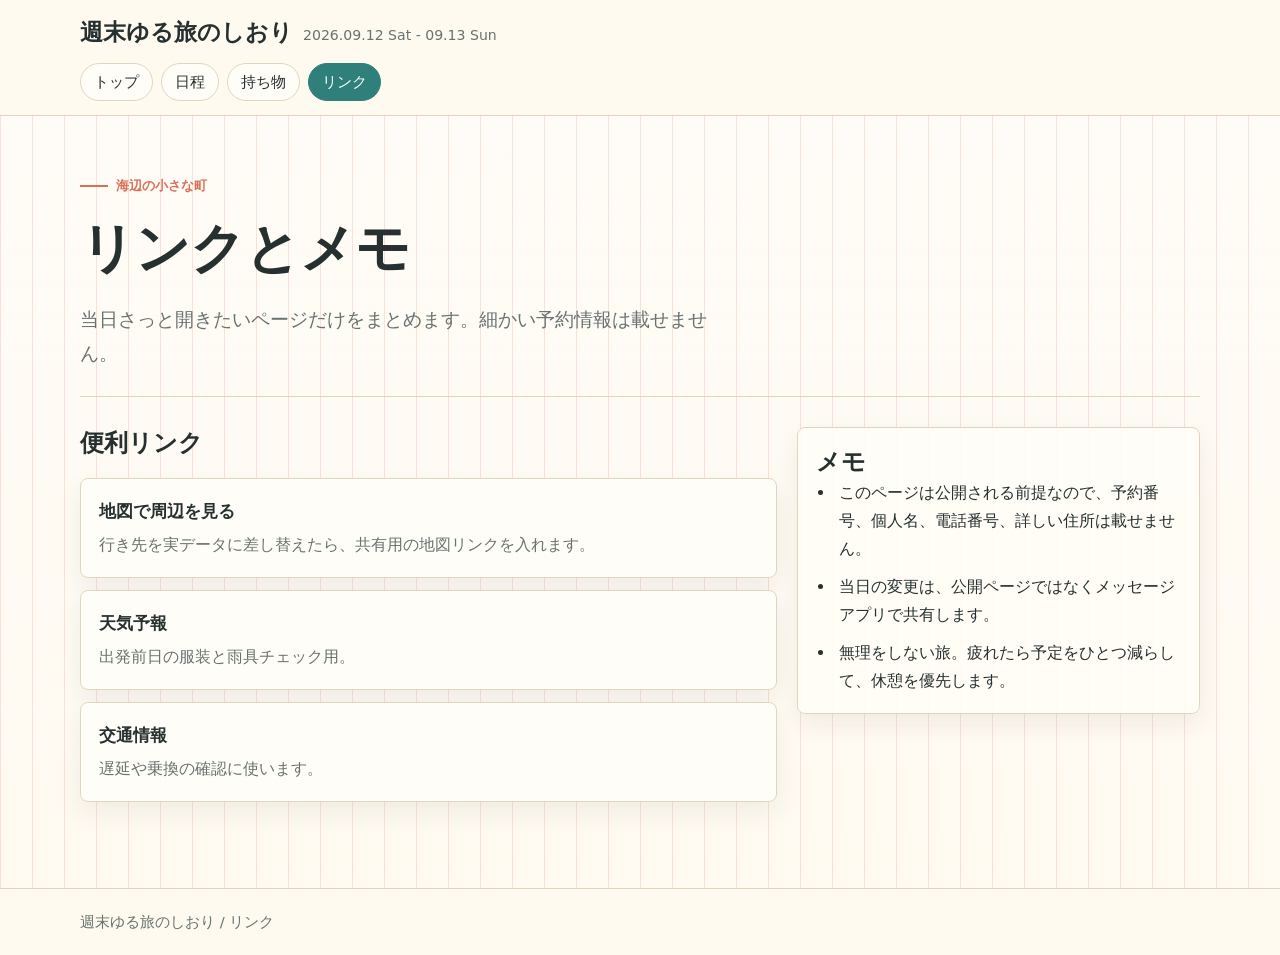
==== links.html @ 7c44f94f "Create travel booklet site" ====
<!doctype html>
<html lang="ja">
  <head>
    <meta charset="utf-8">
    <meta name="viewport" content="width=device-width, initial-scale=1">
    <meta name="description" content="旅行中に見るリンクとメモのページです。">
    <title>リンク | 旅行のしおり</title>
    <link rel="icon" href="assets/favicon.svg" type="image/svg+xml">
    <link rel="stylesheet" href="assets/styles.css">
  </head>
  <body data-page="links">
    <header class="site-header">
      <div class="header-inner">
        <a class="site-title" href="index.html">
          <strong class="js-trip-title">旅行のしおり</strong>
          <span class="js-trip-dates">旅の日程</span>
        </a>
        <nav class="site-nav" aria-label="メインナビゲーション">
          <a href="index.html">トップ</a>
          <a href="schedule.html">日程</a>
          <a href="packing.html">持ち物</a>
          <a href="links.html" aria-current="page">リンク</a>
        </nav>
      </div>
    </header>

    <main class="page">
      <section class="page-title" aria-labelledby="page-title">
        <p class="eyebrow js-trip-destination">旅先</p>
        <h1 id="page-title">リンクとメモ</h1>
        <p class="lead">
          当日さっと開きたいページだけをまとめます。細かい予約情報は載せません。
        </p>
      </section>

      <div class="two-column section">
        <section aria-labelledby="links-title">
          <div class="section-header">
            <h2 id="links-title">便利リンク</h2>
          </div>
          <div class="link-list js-links"></div>
        </section>
        <aside class="note-panel" aria-labelledby="notes-title">
          <h2 id="notes-title">メモ</h2>
          <ul class="note-list js-notes"></ul>
        </aside>
      </div>
    </main>

    <footer class="site-footer">
      <div class="footer-inner">
        <span class="js-trip-title">旅行のしおり</span> / リンク
      </div>
    </footer>

    <script src="data/trip-data.js"></script>
    <script src="assets/app.js"></script>
  </body>
</html>
---- assets/styles.css ----
:root {
  color-scheme: light;
  --ink: #25302f;
  --muted: #687370;
  --paper: #fffaf0;
  --paper-strong: #fff3d7;
  --line: #e2d5bd;
  --teal: #2f7f7a;
  --teal-dark: #1f5d5a;
  --coral: #d96f57;
  --coral-soft: #f6c6b8;
  --leaf: #7b8d65;
  --shadow: 0 18px 45px rgba(45, 55, 52, 0.13);
  --radius: 8px;
}

* {
  box-sizing: border-box;
}

html {
  min-width: 320px;
  background:
    linear-gradient(rgba(255, 250, 240, 0.88), rgba(255, 250, 240, 0.95)),
    repeating-linear-gradient(0deg, transparent 0, transparent 31px, rgba(226, 213, 189, 0.35) 32px);
}

body {
  margin: 0;
  color: var(--ink);
  font-family: "Yu Gothic", "Hiragino Kaku Gothic ProN", Meiryo, system-ui, sans-serif;
  line-height: 1.75;
  letter-spacing: 0;
}

body::before {
  position: fixed;
  inset: 0;
  z-index: -1;
  content: "";
  background:
    linear-gradient(90deg, rgba(217, 111, 87, 0.18) 0 1px, transparent 1px),
    linear-gradient(rgba(255, 255, 255, 0.45), rgba(255, 255, 255, 0));
  background-size: 32px 100%, 100% 100%;
  pointer-events: none;
}

a {
  color: var(--teal-dark);
  text-underline-offset: 0.18em;
}

img {
  display: block;
  max-width: 100%;
}

button,
input {
  font: inherit;
}

.site-header {
  border-bottom: 1px solid var(--line);
  background: rgba(255, 250, 240, 0.96);
  backdrop-filter: blur(10px);
}

.header-inner {
  width: min(1120px, calc(100% - 32px));
  margin: 0 auto;
  padding: 18px 0 14px;
}

.site-title {
  display: inline-flex;
  align-items: baseline;
  gap: 10px;
  color: var(--ink);
  text-decoration: none;
}

.site-title strong {
  font-size: clamp(1.05rem, 2.3vw, 1.42rem);
  line-height: 1.3;
}

.site-title span {
  color: var(--muted);
  font-size: 0.88rem;
}

.site-nav {
  display: flex;
  flex-wrap: wrap;
  gap: 8px;
  margin-top: 14px;
}

.site-nav a {
  display: inline-flex;
  min-height: 38px;
  align-items: center;
  border: 1px solid var(--line);
  border-radius: 999px;
  padding: 6px 13px;
  background: #fffdf7;
  color: var(--ink);
  font-size: 0.94rem;
  line-height: 1.25;
  text-decoration: none;
}

.site-nav a[aria-current="page"] {
  border-color: var(--teal);
  background: var(--teal);
  color: #fff;
}

.page {
  width: min(1120px, calc(100% - 32px));
  margin: 0 auto;
  padding: 30px 0 56px;
}

.hero {
  display: grid;
  min-height: min(680px, calc(100svh - 100px));
  grid-template-columns: minmax(0, 1.08fr) minmax(280px, 0.92fr);
  gap: clamp(22px, 4vw, 48px);
  align-items: center;
  padding-bottom: 26px;
}

.hero-copy {
  padding: 20px 0;
}

.eyebrow {
  display: inline-flex;
  align-items: center;
  gap: 8px;
  margin: 0 0 14px;
  color: var(--coral);
  font-weight: 700;
  font-size: 0.84rem;
  letter-spacing: 0;
  text-transform: uppercase;
}

.eyebrow::before {
  width: 28px;
  height: 2px;
  content: "";
  background: currentColor;
}

h1,
h2,
h3 {
  margin: 0;
  line-height: 1.35;
  letter-spacing: 0;
}

h1 {
  max-width: 13em;
  font-size: clamp(2.18rem, 7vw, 5.2rem);
}

.lead {
  max-width: 41rem;
  margin: 18px 0 0;
  color: var(--muted);
  font-size: clamp(1rem, 2.2vw, 1.2rem);
}

.hero-actions,
.action-row {
  display: flex;
  flex-wrap: wrap;
  gap: 10px;
  margin-top: 24px;
}

.button {
  display: inline-flex;
  min-height: 44px;
  align-items: center;
  justify-content: center;
  border: 1px solid var(--teal);
  border-radius: 999px;
  padding: 9px 16px;
  background: var(--teal);
  color: #fff;
  font-weight: 700;
  line-height: 1.25;
  text-decoration: none;
  cursor: pointer;
}

.button.secondary {
  border-color: var(--line);
  background: #fffdf7;
  color: var(--ink);
}

.button:hover,
.site-nav a:hover,
.link-card:hover {
  transform: translateY(-1px);
}

.hero-media {
  align-self: stretch;
  min-height: 360px;
}

.cover-image {
  width: 100%;
  height: 100%;
  min-height: 360px;
  border: 1px solid rgba(226, 213, 189, 0.85);
  border-radius: var(--radius);
  box-shadow: var(--shadow);
  object-fit: cover;
}

.section {
  padding: 30px 0;
  border-top: 1px solid var(--line);
}

.section-header {
  display: flex;
  flex-wrap: wrap;
  gap: 10px 18px;
  align-items: end;
  justify-content: space-between;
  margin-bottom: 18px;
}

.section-header p {
  max-width: 34rem;
  margin: 0;
  color: var(--muted);
}

.grid {
  display: grid;
  grid-template-columns: repeat(3, minmax(0, 1fr));
  gap: 14px;
}

.two-column {
  display: grid;
  grid-template-columns: minmax(0, 0.95fr) minmax(280px, 0.55fr);
  gap: 20px;
  align-items: start;
}

.card,
.day-block,
.packing-group,
.note-panel {
  border: 1px solid var(--line);
  border-radius: var(--radius);
  background: rgba(255, 253, 247, 0.92);
  box-shadow: 0 10px 26px rgba(45, 55, 52, 0.08);
}

.card {
  padding: 18px;
}

.card p,
.day-summary p,
.note-panel p {
  margin: 8px 0 0;
  color: var(--muted);
}

.meta-list {
  display: grid;
  gap: 10px;
  margin: 0;
}

.meta-list div {
  display: grid;
  grid-template-columns: 6.5rem 1fr;
  gap: 12px;
  align-items: start;
}

.meta-list dt {
  color: var(--muted);
  font-size: 0.9rem;
}

.meta-list dd {
  margin: 0;
  font-weight: 700;
}

.day-block {
  overflow: hidden;
}

.js-schedule {
  display: grid;
  gap: 18px;
}

.day-heading {
  display: flex;
  flex-wrap: wrap;
  gap: 10px 14px;
  align-items: center;
  justify-content: space-between;
  padding: 18px;
  border-bottom: 1px solid var(--line);
  background: var(--paper-strong);
}

.day-heading span {
  color: var(--muted);
  font-size: 0.94rem;
}

.timeline {
  display: grid;
  margin: 0;
  padding: 0;
  list-style: none;
}

.plan-item {
  display: grid;
  grid-template-columns: 76px minmax(0, 1fr);
  gap: 14px;
  padding: 16px 18px;
  border-bottom: 1px solid rgba(226, 213, 189, 0.7);
}

.plan-item:last-child {
  border-bottom: 0;
}

.plan-time {
  color: var(--teal-dark);
  font-weight: 800;
  font-variant-numeric: tabular-nums;
}

.plan-title-row {
  display: flex;
  flex-wrap: wrap;
  gap: 8px 10px;
  align-items: center;
}

.plan-title-row h3 {
  font-size: 1.06rem;
}

.plan-place {
  color: var(--muted);
  font-size: 0.94rem;
}

.plan-item p {
  margin: 6px 0 0;
  color: var(--muted);
}

.plan-link,
.mini-link {
  display: inline-flex;
  margin-top: 8px;
  font-weight: 700;
}

.status-pill {
  display: inline-flex;
  min-height: 26px;
  align-items: center;
  border-radius: 999px;
  padding: 3px 9px;
  background: var(--coral-soft);
  color: #733324;
  font-size: 0.78rem;
  font-weight: 800;
}

.plan-item.is-current,
.plan-item.is-next {
  background: #fff8e4;
  box-shadow: inset 4px 0 0 var(--coral);
}

.day-block.is-today .day-heading {
  background: #f4efe0;
}

.packing-toolbar {
  display: flex;
  flex-wrap: wrap;
  gap: 12px;
  align-items: center;
  justify-content: space-between;
  margin-bottom: 16px;
}

.progress {
  flex: 1 1 240px;
  min-width: 220px;
}

.progress-label {
  display: flex;
  justify-content: space-between;
  gap: 10px;
  margin-bottom: 8px;
  color: var(--muted);
  font-size: 0.92rem;
}

.progress-bar {
  height: 10px;
  overflow: hidden;
  border: 1px solid var(--line);
  border-radius: 999px;
  background: #fffdf7;
}

.progress-bar span {
  display: block;
  width: 0%;
  height: 100%;
  background: linear-gradient(90deg, var(--teal), var(--leaf));
  transition: width 180ms ease;
}

.packing-list {
  display: grid;
  grid-template-columns: repeat(3, minmax(0, 1fr));
  gap: 14px;
}

.packing-group {
  padding: 18px;
}

.check-list {
  display: grid;
  gap: 10px;
  margin: 14px 0 0;
  padding: 0;
  list-style: none;
}

.check-item label {
  display: grid;
  grid-template-columns: 22px minmax(0, 1fr);
  gap: 10px;
  align-items: center;
  cursor: pointer;
}

.check-item input {
  width: 18px;
  height: 18px;
  accent-color: var(--teal);
}

.check-item span {
  overflow-wrap: anywhere;
}

.check-item input:checked + span {
  color: var(--muted);
  text-decoration: line-through;
}

.link-list {
  display: grid;
  gap: 12px;
}

.link-card {
  display: block;
  border: 1px solid var(--line);
  border-radius: var(--radius);
  padding: 18px;
  background: rgba(255, 253, 247, 0.94);
  color: var(--ink);
  text-decoration: none;
  box-shadow: 0 10px 26px rgba(45, 55, 52, 0.07);
}

.link-card strong {
  display: block;
  font-size: 1.04rem;
}

.link-card span {
  display: block;
  margin-top: 5px;
  color: var(--muted);
}

.note-panel {
  padding: 18px;
}

.note-list {
  display: grid;
  gap: 10px;
  margin: 0;
  padding-left: 1.2rem;
}

.note-list li {
  padding-left: 4px;
}

.site-footer {
  border-top: 1px solid var(--line);
  background: rgba(255, 250, 240, 0.96);
}

.footer-inner {
  width: min(1120px, calc(100% - 32px));
  margin: 0 auto;
  padding: 20px 0;
  color: var(--muted);
  font-size: 0.92rem;
}

.page-title {
  padding: 22px 0 26px;
}

.page-title h1 {
  max-width: none;
  font-size: clamp(2rem, 5vw, 3.4rem);
}

.empty {
  color: var(--muted);
}

@media (max-width: 860px) {
  .hero,
  .two-column {
    grid-template-columns: 1fr;
  }

  .hero {
    min-height: auto;
  }

  .hero-media {
    min-height: 300px;
    order: -1;
  }

  .cover-image {
    aspect-ratio: 16 / 10;
    min-height: 0;
  }

  .grid,
  .packing-list {
    grid-template-columns: 1fr;
  }
}

@media (max-width: 560px) {
  .header-inner,
  .page,
  .footer-inner {
    width: min(100% - 24px, 1120px);
  }

  .site-title {
    display: grid;
    gap: 2px;
  }

  .site-nav a {
    flex: 1 1 calc(50% - 8px);
    justify-content: center;
    padding-inline: 10px;
  }

  .page {
    padding-top: 20px;
  }

  .hero-copy {
    padding-top: 6px;
  }

  .plan-item {
    grid-template-columns: 58px minmax(0, 1fr);
    gap: 10px;
    padding-inline: 14px;
  }

  .day-heading,
  .card,
  .packing-group,
  .note-panel,
  .link-card {
    padding: 15px;
  }

  .meta-list div {
    grid-template-columns: 1fr;
    gap: 2px;
  }
}
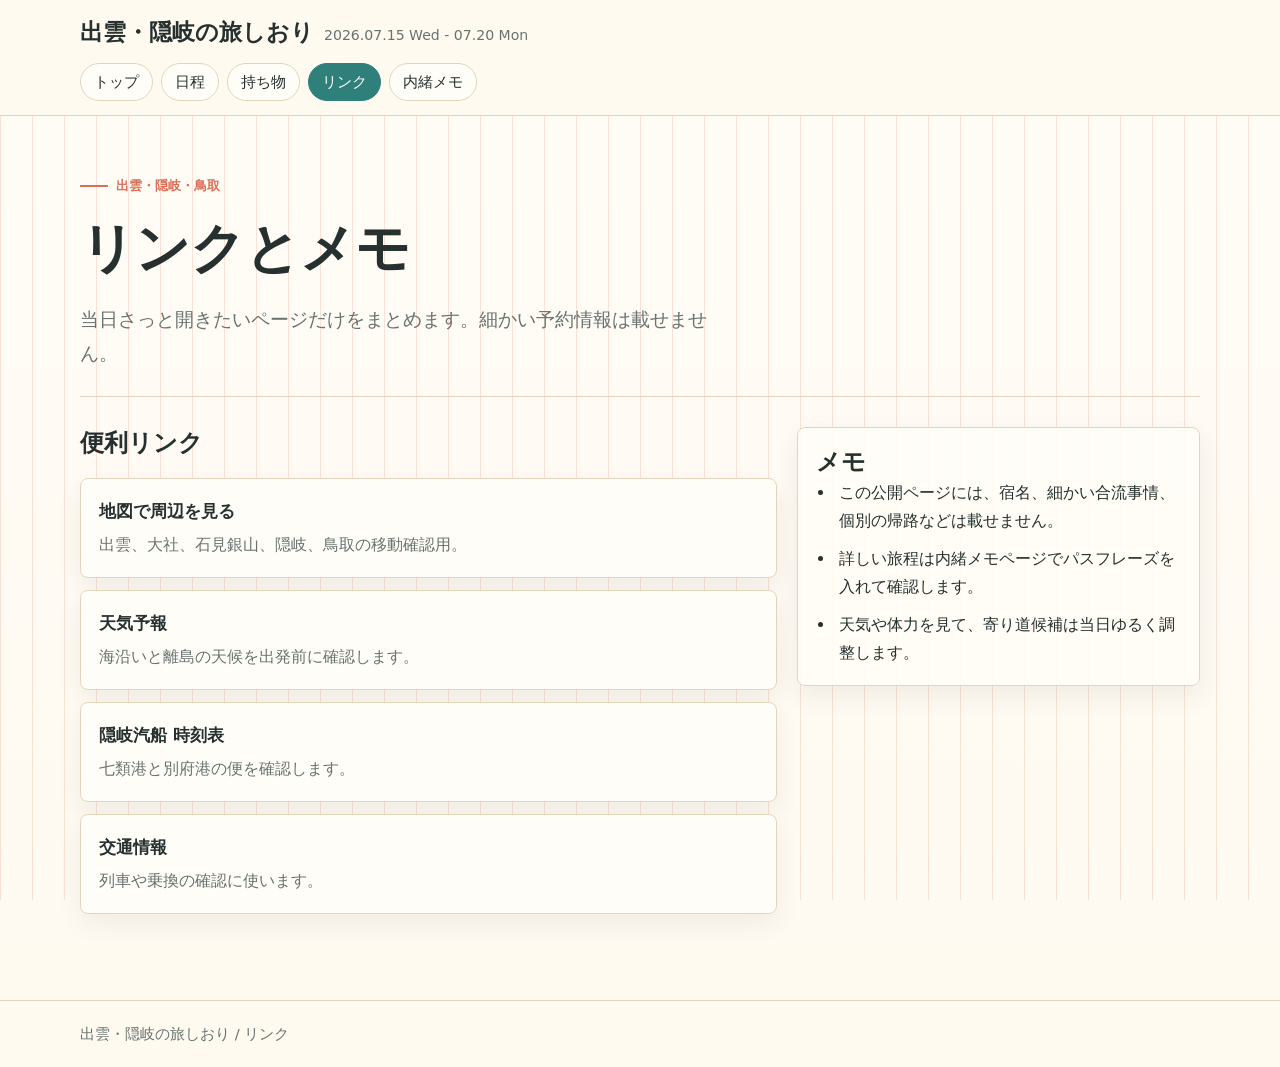
==== commit 06d4a4dd: "Add encrypted private itinerary" ====
--- a/links.html
+++ b/links.html
@@ -20,6 +20,7 @@
           <a href="schedule.html">日程</a>
           <a href="packing.html">持ち物</a>
           <a href="links.html" aria-current="page">リンク</a>
+          <a href="private.html">内緒メモ</a>
         </nav>
       </div>
     </header>
--- a/assets/styles.css
+++ b/assets/styles.css
@@ -278,6 +278,7 @@
 .note-panel p {
   margin: 8px 0 0;
   color: var(--muted);
+  overflow-wrap: anywhere;
 }
 
 .meta-list {
@@ -372,6 +373,7 @@
 .plan-item p {
   margin: 6px 0 0;
   color: var(--muted);
+  overflow-wrap: anywhere;
 }
 
 .plan-link,
@@ -525,6 +527,75 @@
   padding-left: 4px;
 }
 
+.private-lock {
+  border-top: 0;
+  padding-top: 0;
+}
+
+.private-lock-panel {
+  max-width: 680px;
+  border: 1px solid var(--line);
+  border-radius: var(--radius);
+  padding: 22px;
+  background: rgba(255, 253, 247, 0.94);
+  box-shadow: var(--shadow);
+}
+
+.private-lock-panel p {
+  margin: 8px 0 0;
+  color: var(--muted);
+}
+
+.unlock-form {
+  display: grid;
+  gap: 10px;
+  margin-top: 18px;
+}
+
+.unlock-form label {
+  color: var(--muted);
+  font-weight: 700;
+  font-size: 0.92rem;
+}
+
+.unlock-row {
+  display: grid;
+  grid-template-columns: minmax(0, 1fr) auto;
+  gap: 10px;
+}
+
+.unlock-row input {
+  min-height: 44px;
+  min-width: 0;
+  border: 1px solid var(--line);
+  border-radius: 999px;
+  padding: 9px 14px;
+  background: #fffdf7;
+  color: var(--ink);
+}
+
+.private-status {
+  min-height: 1.6em;
+  margin: 0;
+  color: var(--coral);
+  font-weight: 700;
+}
+
+.private-content {
+  display: grid;
+  gap: 18px;
+  min-width: 0;
+}
+
+.private-summary {
+  margin-bottom: 2px;
+}
+
+.private-days {
+  display: grid;
+  gap: 18px;
+}
+
 .site-footer {
   border-top: 1px solid var(--line);
   background: rgba(255, 250, 240, 0.96);
@@ -621,4 +692,8 @@
     grid-template-columns: 1fr;
     gap: 2px;
   }
-}
+
+  .unlock-row {
+    grid-template-columns: 1fr;
+  }
+}
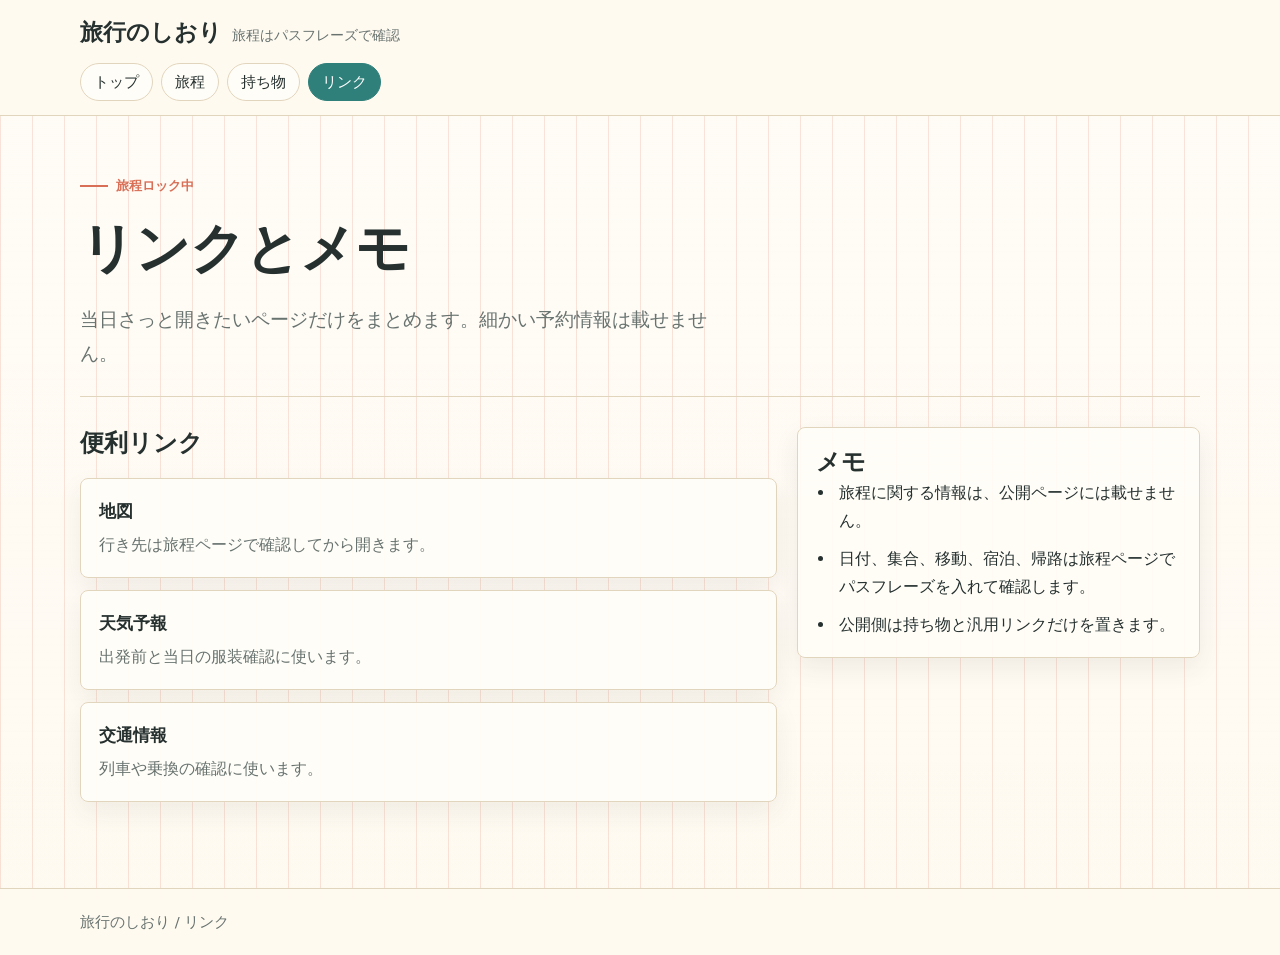
==== commit d50907b4: "Unify itinerary behind passphrase" ====
--- a/links.html
+++ b/links.html
@@ -17,10 +17,9 @@
         </a>
         <nav class="site-nav" aria-label="メインナビゲーション">
           <a href="index.html">トップ</a>
-          <a href="schedule.html">日程</a>
+          <a href="schedule.html">旅程</a>
           <a href="packing.html">持ち物</a>
           <a href="links.html" aria-current="page">リンク</a>
-          <a href="private.html">内緒メモ</a>
         </nav>
       </div>
     </header>
